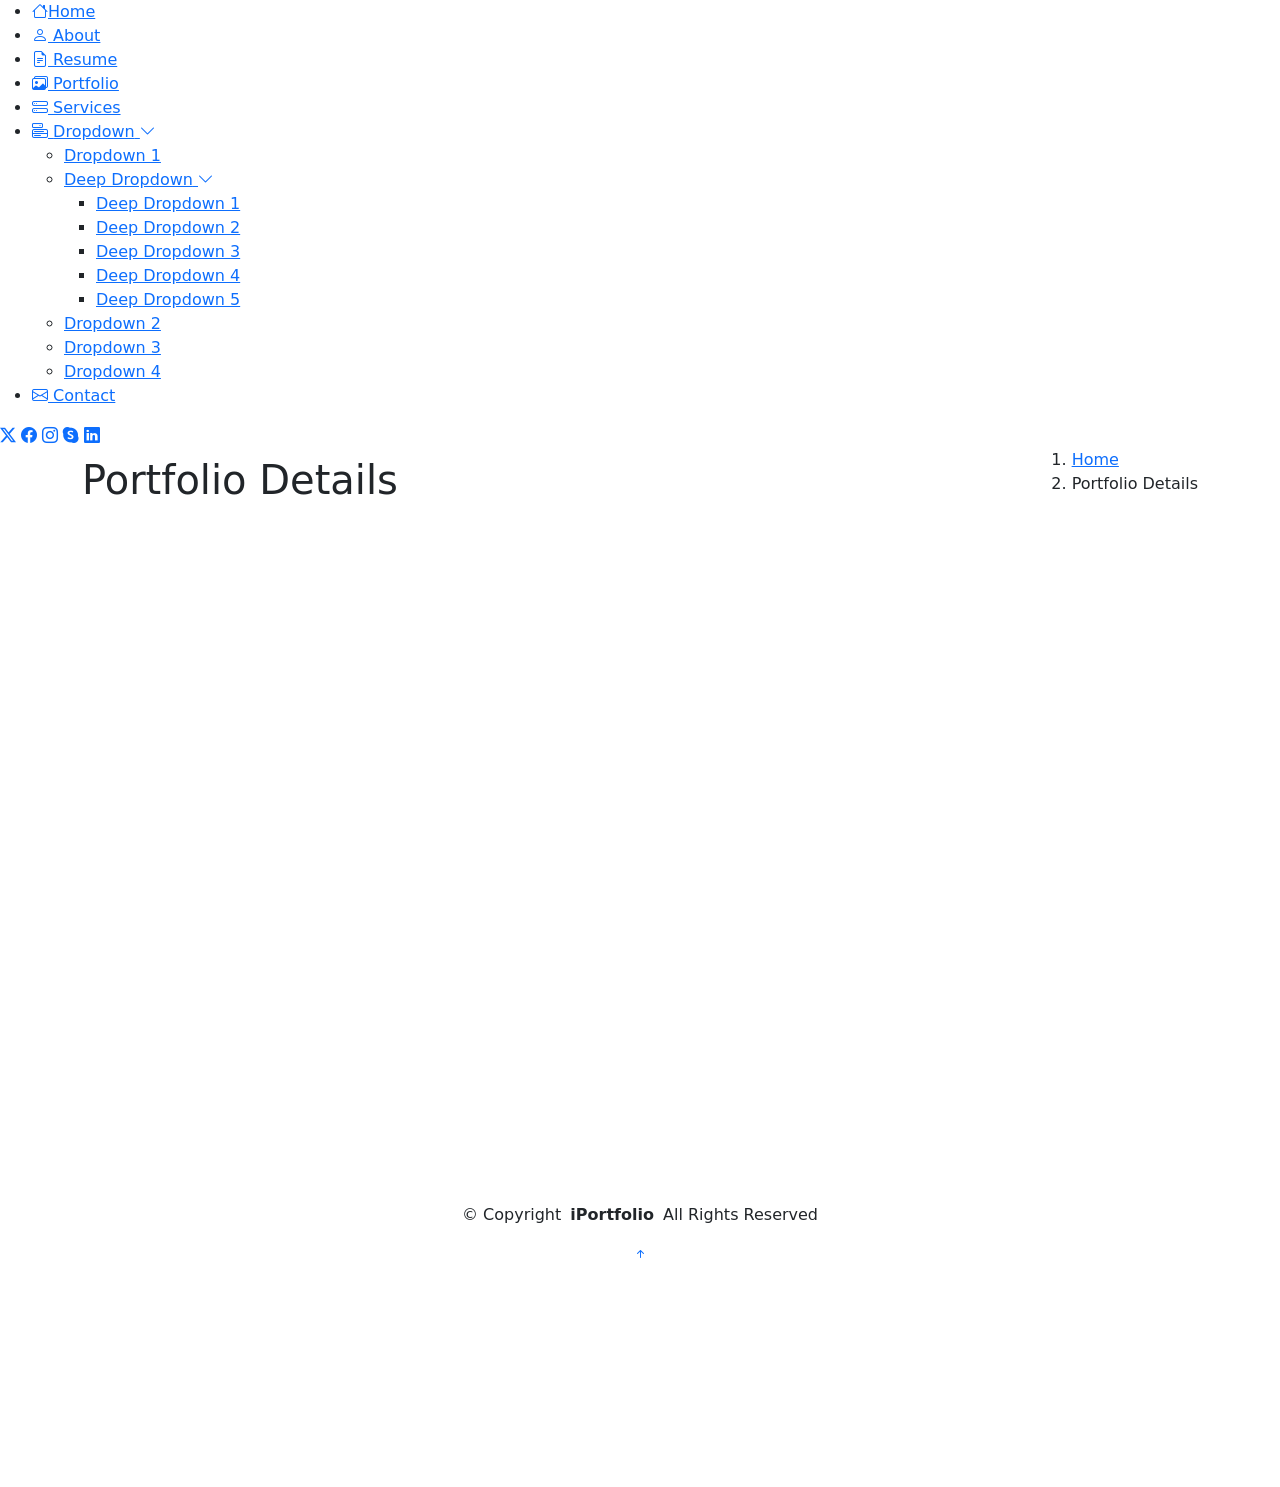
==== portfolio-details.html @ 33a039f2 "my portifolio project" ====
<!DOCTYPE html>
<html lang="en">

<head>
  <meta charset="utf-8">
  <meta content="width=device-width, initial-scale=1.0" name="viewport">
  <title>Portfolio Details - SnapFolio Bootstrap Template</title>
  <meta name="description" content="">
  <meta name="keywords" content="">

  <!-- Favicons -->
  <link href="assets/img/favicon.png" rel="icon">
  <link href="assets/img/apple-touch-icon.png" rel="apple-touch-icon">

  <!-- Fonts -->
  <link href="https://fonts.googleapis.com" rel="preconnect">
  <link href="https://fonts.gstatic.com" rel="preconnect" crossorigin>
  <link href="https://fonts.googleapis.com/css2?family=Roboto:ital,wght@0,100;0,300;0,400;0,500;0,700;0,900;1,100;1,300;1,400;1,500;1,700;1,900&family=Ubuntu:ital,wght@0,300;0,400;0,500;0,700;1,300;1,400;1,500;1,700&family=Nunito:ital,wght@0,200;0,300;0,400;0,500;0,600;0,700;0,800;0,900;1,200;1,300;1,400;1,500;1,600;1,700;1,800;1,900&display=swap" rel="stylesheet">

  <!-- Vendor CSS Files -->
  <link href="assets/vendor/bootstrap/css/bootstrap.min.css" rel="stylesheet">
  <link href="assets/vendor/bootstrap-icons/bootstrap-icons.css" rel="stylesheet">
  <link href="assets/vendor/aos/aos.css" rel="stylesheet">
  <link href="assets/vendor/glightbox/css/glightbox.min.css" rel="stylesheet">
  <link href="assets/vendor/swiper/swiper-bundle.min.css" rel="stylesheet">

  <!-- Main CSS File -->
  <link href="assets/css/main.css" rel="stylesheet">

  <!-- =======================================================
  * Template Name: SnapFolio
  * Template URL: https://bootstrapmade.com/snapfolio-bootstrap-portfolio-template/
  * Updated: Jul 21 2025 with Bootstrap v5.3.7
  * Author: BootstrapMade.com
  * License: https://bootstrapmade.com/license/
  ======================================================== -->
</head>

<body class="portfolio-details-page">

  <header id="header" class="header dark-background d-flex flex-column justify-content-center">
    <i class="header-toggle d-xl-none bi bi-list"></i>

    <div class="header-container d-flex flex-column align-items-start">
      <nav id="navmenu" class="navmenu">
        <ul>
          <li><a href="#hero"><i class="bi bi-house navicon"></i>Home</a></li>
          <li><a href="#about"><i class="bi bi-person navicon"></i> About</a></li>
          <li><a href="#resume"><i class="bi bi-file-earmark-text navicon"></i> Resume</a></li>
          <li><a href="#portfolio"><i class="bi bi-images navicon"></i> Portfolio</a></li>
          <li><a href="#services"><i class="bi bi-hdd-stack navicon"></i> Services</a></li>
          <li class="dropdown"><a href="#"><i class="bi bi-menu-button navicon"></i> <span>Dropdown</span> <i class="bi bi-chevron-down toggle-dropdown"></i></a>
            <ul>
              <li><a href="#">Dropdown 1</a></li>
              <li class="dropdown"><a href="#"><span>Deep Dropdown</span> <i class="bi bi-chevron-down toggle-dropdown"></i></a>
                <ul>
                  <li><a href="#">Deep Dropdown 1</a></li>
                  <li><a href="#">Deep Dropdown 2</a></li>
                  <li><a href="#">Deep Dropdown 3</a></li>
                  <li><a href="#">Deep Dropdown 4</a></li>
                  <li><a href="#">Deep Dropdown 5</a></li>
                </ul>
              </li>
              <li><a href="#">Dropdown 2</a></li>
              <li><a href="#">Dropdown 3</a></li>
              <li><a href="#">Dropdown 4</a></li>
            </ul>
          </li>
          <li><a href="#contact"><i class="bi bi-envelope navicon"></i> Contact</a></li>
        </ul>
      </nav>

      <div class="social-links text-center">
        <a href="#" class="twitter"><i class="bi bi-twitter-x"></i></a>
        <a href="#" class="facebook"><i class="bi bi-facebook"></i></a>
        <a href="#" class="instagram"><i class="bi bi-instagram"></i></a>
        <a href="#" class="google-plus"><i class="bi bi-skype"></i></a>
        <a href="#" class="linkedin"><i class="bi bi-linkedin"></i></a>
      </div>

    </div>

  </header>

  <main class="main">

    <!-- Page Title -->
    <div class="page-title dark-background">
      <div class="container d-lg-flex justify-content-between align-items-center">
        <h1 class="mb-2 mb-lg-0">Portfolio Details</h1>
        <nav class="breadcrumbs">
          <ol>
            <li><a href="index.html">Home</a></li>
            <li class="current">Portfolio Details</li>
          </ol>
        </nav>
      </div>
    </div><!-- End Page Title -->

    <!-- Portfolio Details Section -->
    <section id="portfolio-details" class="portfolio-details section">

      <div class="container" data-aos="fade-up" data-aos-delay="100">

        <div class="row gy-4">

          <div class="col-lg-8">
            <div class="portfolio-details-slider swiper init-swiper">

              <script type="application/json" class="swiper-config">
                {
                  "loop": true,
                  "speed": 600,
                  "autoplay": {
                    "delay": 5000
                  },
                  "slidesPerView": "auto",
                  "pagination": {
                    "el": ".swiper-pagination",
                    "type": "bullets",
                    "clickable": true
                  }
                }
              </script>

              <div class="swiper-wrapper align-items-center">

                <div class="swiper-slide">
                  <img src="assets/img/portfolio/portfolio-1.webp" alt="Portfolio Image" class="img-fluid" loading="lazy">
                </div>

                <div class="swiper-slide">
                  <img src="assets/img/portfolio/portfolio-10.webp" alt="Portfolio Image" class="img-fluid" loading="lazy">
                </div>

                <div class="swiper-slide">
                  <img src="assets/img/portfolio/portfolio-7.webp" alt="Portfolio Image" class="img-fluid" loading="lazy">
                </div>

              </div>
              <div class="swiper-pagination"></div>
            </div>
          </div>

          <div class="col-lg-4">
            <div class="portfolio-info" data-aos="fade-left" data-aos-delay="200">
              <h3>Project Information</h3>
              <ul>
                <li><strong>Category</strong>: Web Development</li>
                <li><strong>Client</strong>: Victoria Technologies</li>
                <li><strong>Project date</strong>: 01 March, 2024</li>
                <li><strong>Project URL</strong>: <a href="#" target="_blank">www.example.com</a></li>
              </ul>
            </div>
          </div>

          <div class="col-lg-12">
            <div class="portfolio-description" data-aos="fade-up" data-aos-delay="300">
              <h2>Project Overview</h2>
              <p>
                Autem ipsum nam porro corporis rerum. Quis eos dolorem eos itaque inventore commodi labore quia quia. Exercitationem repudiandae officiis neque suscipit non officia eaque itaque enim. Voluptatem officia accusantium nesciunt est omnis tempora consectetur dignissimos. Sequi nulla at esse enim cum deserunt eius.
              </p>
              <p>
                Amet consequatur qui dolore veniam voluptatem voluptatem sit. Non aspernatur atque natus ut cum nam et. Praesentium error dolores rerum minus sequi quia veritatis eum. Eos et doloribus doloremque nesciunt molestiae laboriosam.
              </p>

              <div class="features mt-4">
                <h3>Key Features</h3>
                <div class="row gy-3">
                  <div class="col-md-6">
                    <div class="feature-item" data-aos="fade-up" data-aos-delay="400">
                      <i class="bi bi-check-circle-fill"></i>
                      <h4>Responsive Design</h4>
                      <p>Voluptatum deleniti atque corrupti quos dolores et quas molestias excepturi sint occaecati cupiditate non provident</p>
                    </div>
                  </div>

                  <div class="col-md-6">
                    <div class="feature-item" data-aos="fade-up" data-aos-delay="500">
                      <i class="bi bi-shield-check"></i>
                      <h4>Advanced Security</h4>
                      <p>Minim veniam, quis nostrud exercitation ullamco laboris nisi ut aliquip ex ea commodo consequat tarad limino ata</p>
                    </div>
                  </div>

                  <div class="col-md-6">
                    <div class="feature-item" data-aos="fade-up" data-aos-delay="600">
                      <i class="bi bi-graph-up"></i>
                      <h4>Performance Optimization</h4>
                      <p>Duis aute irure dolor in reprehenderit in voluptate velit esse cillum dolore eu fugiat nulla pariatur</p>
                    </div>
                  </div>

                  <div class="col-md-6">
                    <div class="feature-item" data-aos="fade-up" data-aos-delay="700">
                      <i class="bi bi-gear"></i>
                      <h4>Easy Integration</h4>
                      <p>Excepteur sint occaecat cupidatat non proident, sunt in culpa qui officia deserunt mollit anim id est laborum</p>
                    </div>
                  </div>
                </div>
              </div>
            </div>
          </div>

        </div>

      </div>

    </section><!-- /Portfolio Details Section -->

  </main>

  <footer id="footer" class="footer position-relative">

    <div class="container">
      <div class="copyright text-center ">
        <p>© <span>Copyright</span> <strong class="px-1 sitename">iPortfolio</strong> <span>All Rights Reserved</span></p>
      </div>
    </div>

  </footer>

  <!-- Scroll Top -->
  <a href="#" id="scroll-top" class="scroll-top d-flex align-items-center justify-content-center"><i class="bi bi-arrow-up-short"></i></a>

  <!-- Preloader -->
  <div id="preloader"></div>

  <!-- Vendor JS Files -->
  <script src="assets/vendor/bootstrap/js/bootstrap.bundle.min.js"></script>
  <script src="assets/vendor/php-email-form/validate.js"></script>
  <script src="assets/vendor/aos/aos.js"></script>
  <script src="assets/vendor/typed.js/typed.umd.js"></script>
  <script src="assets/vendor/purecounter/purecounter_vanilla.js"></script>
  <script src="assets/vendor/waypoints/noframework.waypoints.js"></script>
  <script src="assets/vendor/isotope-layout/isotope.pkgd.min.js"></script>
  <script src="assets/vendor/imagesloaded/imagesloaded.pkgd.min.js"></script>
  <script src="assets/vendor/glightbox/js/glightbox.min.js"></script>
  <script src="assets/vendor/swiper/swiper-bundle.min.js"></script>

  <!-- Main JS File -->
  <script src="assets/js/main.js"></script>

</body>

</html>
---- assets/css/main.css ----
/**
* Template Name: SnapFolio
* Template URL: https://bootstrapmade.com/snapfolio-bootstrap-portfolio-template/
* Updated: Jul 21 2025 with Bootstrap v5.3.7
* Author: BootstrapMade.com
* License: https://bootstrapmade.com/license/
*/

/*--------------------------------------------------------------
# Font & Color Variables
# Help: https://bootstrapmade.com/color-system/
--------------------------------------------------------------*/
/* Fonts */
:root {
  --default-font: "Roboto",  system-ui, -apple-system, "Segoe UI", Roboto, "Helvetica Neue", Arial, "Noto Sans", "Liberation Sans", sans-serif, "Apple Color Emoji", "Segoe UI Emoji", "Segoe UI Symbol", "Noto Color Emoji";
  --heading-font: "Ubuntu",  sans-serif;
  --nav-font: "Nunito",  sans-serif;
}

/* Global Colors - The following color variables are used throughout the website. Updating them here will change the color scheme of the entire website */
:root { 
  --background-color: #1f1f1f; /* Background color for the entire website, including individual sections */
  --default-color: #ffffff; /* Default color used for the majority of the text content across the entire website */
  --heading-color: #ffffff; /* Color for headings, subheadings and title throughout the website */
  --accent-color: #ececec; /* Accent color that represents your brand on the website. It's used for buttons, links, and other elements that need to stand out */
  --surface-color: #232323; /* The surface color is used as a background of boxed elements within sections, such as cards, icon boxes, or other elements that require a visual separation from the global background. */
  --contrast-color: #310606; /* Contrast color for text, ensuring readability against backgrounds of accent, heading, or default colors. */
}

/* Nav Menu Colors - The following color variables are used specifically for the navigation menu. They are separate from the global colors to allow for more customization options */
:root {
  --nav-color: rgba(236, 236, 236, 0.59);  /* The default color of the main navmenu links */
  --nav-hover-color: #ffffff; /* Applied to main navmenu links when they are hovered over or active */
  --nav-mobile-background-color: #393939; /* Used as the background color for mobile navigation menu */
  --nav-dropdown-background-color: #393939; /* Used as the background color for dropdown items that appear when hovering over primary navigation items */
  --nav-dropdown-color: #ffffff; /* Used for navigation links of the dropdown items in the navigation menu. */
  --nav-dropdown-hover-color: #ececec; /* Similar to --nav-hover-color, this color is applied to dropdown navigation links when they are hovered over. */
}

/* Color Presets - These classes override global colors when applied to any section or element, providing reuse of the sam color scheme. */

.light-background {
  --background-color: #2c2c2c;
  --surface-color: #323232;
}

.dark-background {
  --background-color: #040b14;
  --default-color: #ffffff;
  --heading-color: #ffffff;
  --surface-color: #151f2b;
  --contrast-color: #ffffff;
}

/* Smooth scroll */
:root {
  scroll-behavior: smooth;
}

/*--------------------------------------------------------------
# General Styling & Shared Classes
--------------------------------------------------------------*/
body {
  color: var(--default-color);
  background-color: var(--background-color);
  font-family: var(--default-font);
}

a {
  color: var(--accent-color);
  text-decoration: none;
  transition: 0.3s;
}

a:hover {
  color: color-mix(in srgb, var(--accent-color), transparent 25%);
  text-decoration: none;
}

h1,
h2,
h3,
h4,
h5,
h6 {
  color: var(--heading-color);
  font-family: var(--heading-font);
}

/* PHP Email Form Messages
------------------------------*/
.php-email-form .error-message {
  display: none;
  background: #df1529;
  color: #ffffff;
  text-align: left;
  padding: 15px;
  margin-bottom: 24px;
  font-weight: 600;
}

.php-email-form .sent-message {
  display: none;
  color: #ffffff;
  background: #059652;
  text-align: center;
  padding: 15px;
  margin-bottom: 24px;
  font-weight: 600;
}

.php-email-form .loading {
  display: none;
  background: var(--surface-color);
  text-align: center;
  padding: 15px;
  margin-bottom: 24px;
}

.php-email-form .loading:before {
  content: "";
  display: inline-block;
  border-radius: 50%;
  width: 24px;
  height: 24px;
  margin: 0 10px -6px 0;
  border: 3px solid var(--accent-color);
  border-top-color: var(--surface-color);
  animation: php-email-form-loading 1s linear infinite;
}

@keyframes php-email-form-loading {
  0% {
    transform: rotate(0deg);
  }

  100% {
    transform: rotate(360deg);
  }
}

/*--------------------------------------------------------------
# Global Header
--------------------------------------------------------------*/
.header {
  --background-color: #1b1b1b;
  --contrast-color: #444444;
  color: var(--default-color);
  position: fixed;
  top: 0;
  left: 0;
  bottom: 0;
  padding: 0 15px;
  width: 300px;
  transition: all ease-in-out 0.3s;
  overflow-y: auto;
  z-index: 997;
}

.header .header-container {
  border-radius: 20px;
  padding: 15px;
  background-color: var(--background-color);
  border: 1px solid color-mix(in srgb, var(--default-color), transparent 80%);
}

.header .social-links {
  margin: 0 0 10px 0;
}

.header .social-links a {
  font-size: 16px;
  display: inline-flex;
  align-items: center;
  justify-content: center;
  background: color-mix(in srgb, var(--default-color), transparent 90%);
  color: var(--default-color);
  margin: 0 2px;
  border-radius: 50%;
  text-align: center;
  width: 40px;
  height: 40px;
  transition: 0.3s;
}

.header .social-links a:hover {
  color: var(--contrast-color);
  background: var(--accent-color);
}

@media (min-width: 1200px) {

  .header~main,
  .header~#footer {
    margin-left: 330px;
  }
}

@media (max-width: 1199px) {
  .header {
    left: -100%;
  }
}

.header.header-show {
  left: 0;
}

.header .header-toggle {
  color: var(--contrast-color);
  background-color: var(--accent-color);
  font-size: 22px;
  display: flex;
  align-items: center;
  justify-content: center;
  width: 40px;
  height: 40px;
  border-radius: 50%;
  cursor: pointer;
  position: fixed;
  top: 15px;
  right: 15px;
  z-index: 9999;
  transition: background-color 0.3s;
}

.header .header-toggle:hover {
  color: var(--contrast-color);
  background-color: color-mix(in srgb, var(--accent-color) 90%, white 15%);
}

/*--------------------------------------------------------------
# Navigation Menu
--------------------------------------------------------------*/
.mobile-nav-toggle {
  display: none;
}

.navmenu {
  padding: 0;
  z-index: 9997;
  width: 100%;
}

.navmenu ul {
  list-style: none;
  padding: 0 0 20px 0;
  margin: 0;
}

.navmenu a,
.navmenu a:focus {
  color: var(--nav-color);
  padding: 15px 10px;
  font-family: var(--nav-font);
  font-size: 16px;
  font-weight: 400;
  display: flex;
  align-items: center;
  white-space: nowrap;
  transition: 0.3s;
  width: 100%;
}

.navmenu a .navicon,
.navmenu a:focus .navicon {
  font-size: 20px;
  margin-right: 10px;
}

.navmenu a .toggle-dropdown,
.navmenu a:focus .toggle-dropdown {
  font-size: 12px;
  line-height: 0;
  margin-left: auto;
  width: 30px;
  height: 30px;
  display: flex;
  align-items: center;
  justify-content: center;
  border-radius: 50%;
  transition: 0.3s;
  flex-shrink: 0;
  background-color: color-mix(in srgb, var(--accent-color), transparent 90%);
}

.navmenu a .toggle-dropdown:hover,
.navmenu a:focus .toggle-dropdown:hover {
  background-color: var(--accent-color);
  color: var(--contrast-color);
}

.navmenu a:hover,
.navmenu .active,
.navmenu .active:focus {
  color: var(--nav-hover-color);
}

.navmenu a:hover .navicon,
.navmenu .active .navicon,
.navmenu .active:focus .navicon {
  color: var(--accent-color);
}

.navmenu .active .toggle-dropdown,
.navmenu .active:focus .toggle-dropdown {
  background-color: var(--accent-color);
  color: var(--contrast-color);
  transform: rotate(180deg);
}

.navmenu .dropdown {
  display: block;
}

.navmenu .dropdown a,
.navmenu .dropdown a:focus {
  color: --nav-dropdown-color;
}

.navmenu .dropdown a:hover,
.navmenu .dropdown .active,
.navmenu .dropdown .active:focus {
  color: var(--nav-dropdown-hover-color);
}

.navmenu .dropdown ul {
  position: static;
  display: none;
  z-index: 99;
  padding: 5px 10px;
  margin: 5px 10px;
  background-color: var(--nav-dropdown-background-color);
  border: 1px solid color-mix(in srgb, var(--default-color), transparent 90%);
  box-shadow: none;
  transition: all 0.5s ease-in-out;
}

.navmenu .dropdown ul ul {
  background-color: rgba(33, 37, 41, 0.1);
}

.navmenu .dropdown>.dropdown-active {
  display: block;
  background-color: rgba(33, 37, 41, 0.03);
}

/*--------------------------------------------------------------
# Global Footer
--------------------------------------------------------------*/
.footer {
  color: var(--default-color);
  background-color: var(--background-color);
  font-size: 14px;
  padding: 0 0 40px 0;
  position: relative;
}

.footer .copyright {
  padding-top: 40px;
  border-top: 1px solid color-mix(in srgb, var(--default-color), transparent 90%);
}

.footer .copyright p {
  margin-bottom: 0;
}

.footer .credits {
  margin-top: 4px;
  font-size: 13px;
  text-align: center;
}

/*--------------------------------------------------------------
# Preloader
--------------------------------------------------------------*/
#preloader {
  position: fixed;
  inset: 0;
  z-index: 999999;
  overflow: hidden;
  background: var(--background-color);
  transition: all 0.6s ease-out;
}

#preloader:before {
  content: "";
  position: fixed;
  top: calc(50% - 30px);
  left: calc(50% - 30px);
  border: 6px solid #ffffff;
  border-color: var(--accent-color) transparent var(--accent-color) transparent;
  border-radius: 50%;
  width: 60px;
  height: 60px;
  animation: animate-preloader 1.5s linear infinite;
}

@keyframes animate-preloader {
  0% {
    transform: rotate(0deg);
  }

  100% {
    transform: rotate(360deg);
  }
}

/*--------------------------------------------------------------
# Scroll Top Button
--------------------------------------------------------------*/
.scroll-top {
  position: fixed;
  visibility: hidden;
  opacity: 0;
  right: 15px;
  bottom: -15px;
  z-index: 99999;
  background-color: var(--accent-color);
  width: 44px;
  height: 44px;
  border-radius: 50px;
  transition: all 0.4s;
}

.scroll-top i {
  font-size: 24px;
  color: var(--contrast-color);
  line-height: 0;
}

.scroll-top:hover {
  background-color: color-mix(in srgb, var(--accent-color), transparent 20%);
  color: var(--contrast-color);
}

.scroll-top.active {
  visibility: visible;
  opacity: 1;
  bottom: 15px;
}

/*--------------------------------------------------------------
# Disable aos animation delay on mobile devices
--------------------------------------------------------------*/
@media screen and (max-width: 768px) {
  [data-aos-delay] {
    transition-delay: 0 !important;
  }
}

/*--------------------------------------------------------------
# Global Page Titles & Breadcrumbs
--------------------------------------------------------------*/
.page-title {
  color: var(--default-color);
  padding: 25px 0 0 0;
  position: relative;
}

.page-title .container {
  border-bottom: 1px solid color-mix(in srgb, var(--default-color), transparent 90%);
  padding-bottom: 25px;
}

.page-title h1 {
  font-size: 24px;
  font-weight: 700;
}

.page-title .breadcrumbs ol {
  display: flex;
  flex-wrap: wrap;
  list-style: none;
  padding: 0;
  margin: 0;
  font-size: 14px;
  font-weight: 400;
}

.page-title .breadcrumbs ol li+li {
  padding-left: 10px;
}

.page-title .breadcrumbs ol li+li::before {
  content: "/";
  display: inline-block;
  padding-right: 10px;
  color: color-mix(in srgb, var(--default-color), transparent 70%);
}

/*--------------------------------------------------------------
# Global Sections
--------------------------------------------------------------*/
section,
.section {
  color: var(--default-color);
  background-color: var(--background-color);
  padding: 60px 0;
  overflow: clip;
}

/*--------------------------------------------------------------
# Global Section Titles
--------------------------------------------------------------*/
.section-title {
  text-align: center;
  padding-bottom: 60px;
  position: relative;
}

.section-title h2 {
  font-size: 32px;
  font-weight: 700;
  position: relative;
}

.section-title h2:before,
.section-title h2:after {
  content: "";
  width: 50px;
  height: 2px;
  background: var(--accent-color);
  display: inline-block;
}

.section-title h2:before {
  margin: 0 15px 10px 0;
}

.section-title h2:after {
  margin: 0 0 10px 15px;
}

.section-title p {
  margin-bottom: 0;
}

/*--------------------------------------------------------------
# Hero Section
--------------------------------------------------------------*/
.hero {
  min-height: 100vh;
  position: relative;
  overflow: hidden;
  display: flex;
  align-items: center;
}

.hero .background-elements {
  position: absolute;
  top: 0;
  left: 0;
  width: 100%;
  height: 100%;
  z-index: 1;
  overflow: hidden;
}

.hero .background-elements .bg-circle {
  position: absolute;
  border-radius: 50%;
  background: linear-gradient(45deg, color-mix(in srgb, var(--accent-color), transparent 90%), color-mix(in srgb, var(--accent-color), transparent 95%));
  animation: float 6s ease-in-out infinite;
}

.hero .background-elements .bg-circle.circle-1 {
  width: 300px;
  height: 300px;
  top: 10%;
  right: 10%;
  animation-delay: 0s;
}

.hero .background-elements .bg-circle.circle-2 {
  width: 200px;
  height: 200px;
  bottom: 20%;
  left: 5%;
  animation-delay: 2s;
}

.hero .hero-content {
  position: relative;
  width: 100%;
  z-index: 2;
}

.hero .container {
  position: relative;
  z-index: 3;
}

.hero .hero-text h1 {
  font-size: 72px;
  font-weight: 800;
  line-height: 1.1;
  margin-bottom: 15px;
  color: var(--heading-color);
}

.hero .hero-text h1 .accent-text {
  color: var(--accent-color);
  position: relative;
}

.hero .hero-text h1 .accent-text::after {
  content: "";
  position: absolute;
  bottom: -5px;
  left: 0;
  width: 100%;
  height: 3px;
  background: linear-gradient(90deg, var(--accent-color), color-mix(in srgb, var(--accent-color), transparent 50%));
}

.hero .hero-text h2 {
  font-size: 32px;
  font-weight: 600;
  color: var(--heading-color);
  margin-bottom: 10px;
}

.hero .hero-text .lead {
  font-size: 24px;
  margin-bottom: 20px;
  color: var(--default-color);
}

.hero .hero-text .lead span {
  color: var(--accent-color);
  font-weight: 600;
  border-bottom: 2px solid var(--accent-color);
  padding-bottom: 2px;
}

.hero .hero-text .description {
  font-size: 18px;
  line-height: 1.6;
  color: color-mix(in srgb, var(--default-color), transparent 20%);
  margin-bottom: 40px;
  max-width: 500px;
}

.hero .hero-actions {
  display: flex;
  gap: 20px;
  margin-bottom: 40px;
  flex-wrap: wrap;
}

.hero .hero-actions .btn {
  padding: 14px 30px;
  font-size: 16px;
  font-weight: 600;
  border-radius: 50px;
  text-decoration: none;
  transition: all 0.3s ease;
  border: 2px solid;
}

.hero .hero-actions .btn.btn-primary {
  background-color: var(--accent-color);
  color: var(--contrast-color);
  border-color: var(--accent-color);
}

.hero .hero-actions .btn.btn-primary:hover {
  background-color: color-mix(in srgb, var(--accent-color), black 10%);
  transform: translateY(-2px);
  box-shadow: 0 8px 25px color-mix(in srgb, var(--accent-color), transparent 70%);
}

.hero .hero-actions .btn.btn-outline {
  background-color: transparent;
  color: var(--accent-color);
  border-color: var(--accent-color);
}

.hero .hero-actions .btn.btn-outline:hover {
  background-color: var(--accent-color);
  color: var(--contrast-color);
  transform: translateY(-2px);
}

.hero .social-links {
  display: flex;
  gap: 20px;
}

.hero .social-links a {
  width: 50px;
  height: 50px;
  display: flex;
  align-items: center;
  justify-content: center;
  background-color: var(--surface-color);
  color: color-mix(in srgb, var(--default-color), transparent 40%);
  border-radius: 50%;
  font-size: 20px;
  transition: all 0.3s ease;
}

.hero .social-links a:hover {
  color: var(--contrast-color);
  background-color: var(--accent-color);
  transform: translateY(-3px);
  box-shadow: 0 8px 25px color-mix(in srgb, var(--accent-color), transparent 70%);
}

.hero .hero-visual {
  display: flex;
  justify-content: center;
  align-items: center;
  height: 100%;
}

.hero .hero-visual .profile-container {
  position: relative;
  width: 400px;
  height: 400px;
}

.hero .hero-visual .profile-container .profile-background {
  position: absolute;
  top: 15px;
  left: 15px;
  width: 100%;
  height: 100%;
  background: color-mix(in srgb, var(--accent-color), transparent 90%);
  border-radius: 30px;
  z-index: 1;
}

.hero .hero-visual .profile-container .profile-image {
  position: relative;
  width: 100%;
  height: 100%;
  object-fit: cover;
  border-radius: 30px;
  z-index: 2;
}

@keyframes float {

  0%,
  100% {
    transform: translateY(0px);
  }

  50% {
    transform: translateY(-20px);
  }
}

@keyframes floatIcon {

  0%,
  100% {
    transform: translateY(0px) rotate(0deg);
  }

  50% {
    transform: translateY(-10px) rotate(5deg);
  }
}

@media (max-width: 992px) {
  .hero .hero-text {
    text-align: center;
    margin-bottom: 50px;
  }

  .hero .hero-text h1 {
    font-size: 56px;
  }

  .hero .hero-text h2 {
    font-size: 28px;
  }

  .hero .hero-text .lead {
    font-size: 20px;
  }

  .hero .hero-visual .profile-container {
    width: 350px;
    height: 350px;
  }
}

@media (max-width: 768px) {
  .hero .hero-text h1 {
    font-size: 42px;
  }

  .hero .hero-text h2 {
    font-size: 24px;
  }

  .hero .hero-text .lead {
    font-size: 18px;
  }

  .hero .hero-text .description {
    font-size: 16px;
  }

  .hero .hero-actions {
    justify-content: center;
  }

  .hero .hero-actions .btn {
    padding: 12px 25px;
    font-size: 14px;
  }

  .hero .hero-visual .profile-container {
    width: 300px;
    height: 300px;
  }

  .hero .background-elements .bg-circle.circle-1 {
    width: 200px;
    height: 200px;
  }

  .hero .background-elements .bg-circle.circle-2 {
    width: 150px;
    height: 150px;
  }

  .hero .background-elements .bg-circle.circle-3 {
    width: 100px;
    height: 100px;
  }
}

/*--------------------------------------------------------------
# About Section
--------------------------------------------------------------*/
.about .profile-card {
  background: linear-gradient(135deg, var(--surface-color) 0%, color-mix(in srgb, var(--surface-color), var(--accent-color) 5%) 100%);
  border-radius: 2rem;
  padding: 2.5rem;
  text-align: center;
  box-shadow: 0 20px 40px rgba(0, 0, 0, 0.08);
  border: 1px solid color-mix(in srgb, var(--accent-color), transparent 90%);
  position: relative;
  overflow: hidden;
}

.about .profile-card::before {
  content: "";
  position: absolute;
  top: 0;
  left: 0;
  right: 0;
  height: 4px;
  background: linear-gradient(90deg, var(--accent-color), color-mix(in srgb, var(--accent-color), var(--heading-color) 30%));
}

@media (max-width: 991px) {
  .about .profile-card {
    margin-bottom: 3rem;
  }
}

.about .profile-header {
  position: relative;
  margin-bottom: 2rem;
}

.about .profile-header .profile-image {
  width: 160px;
  height: 160px;
  margin: 0 auto 1.5rem;
  border-radius: 50%;
  overflow: hidden;
  border: 4px solid var(--accent-color);
  box-shadow: 0 10px 30px rgba(0, 0, 0, 0.15);
}

.about .profile-header .profile-image img {
  width: 100%;
  height: 100%;
  object-fit: cover;
}

.about .profile-header .profile-badge {
  position: absolute;
  bottom: 20px;
  right: calc(50% - 65px);
  width: 32px;
  height: 32px;
  background-color: var(--accent-color);
  border-radius: 50%;
  display: flex;
  align-items: center;
  justify-content: center;
  border: 3px solid var(--surface-color);
}

.about .profile-header .profile-badge i {
  color: var(--contrast-color);
  font-size: 14px;
}

.about .profile-content h3 {
  font-size: 1.5rem;
  font-weight: 700;
  margin-bottom: 0.5rem;
  color: var(--heading-color);
}

.about .profile-content .profession {
  color: var(--accent-color);
  font-weight: 500;
  margin-bottom: 2rem;
}

.about .contact-links {
  display: flex;
  flex-direction: column;
  gap: 1rem;
}

.about .contact-links .contact-item {
  display: flex;
  align-items: center;
  gap: 0.75rem;
  padding: 0.75rem 1rem;
  background-color: color-mix(in srgb, var(--surface-color), var(--background-color) 50%);
  border-radius: 0.75rem;
  text-decoration: none;
  color: var(--default-color);
  transition: all 0.3s;
  border: 1px solid color-mix(in srgb, var(--default-color), transparent 90%);
}

.about .contact-links .contact-item:hover {
  background-color: var(--accent-color);
  color: var(--contrast-color);
  transform: translateY(-2px);
  box-shadow: 0 5px 20px color-mix(in srgb, var(--accent-color), transparent 70%);
}

.about .contact-links .contact-item i {
  font-size: 1rem;
  width: 18px;
}

.about .about-content {
  padding-left: 3rem;
}

@media (max-width: 991px) {
  .about .about-content {
    padding-left: 0;
  }
}

.about .about-content .section-header {
  margin-bottom: 2rem;
}

.about .about-content .section-header .badge-text {
  display: inline-block;
  background: linear-gradient(135deg, var(--accent-color), color-mix(in srgb, var(--accent-color), var(--heading-color) 20%));
  color: var(--contrast-color);
  padding: 0.5rem 1.5rem;
  border-radius: 2rem;
  font-size: 0.875rem;
  font-weight: 600;
  letter-spacing: 0.5px;
  margin-bottom: 1.5rem;
}

.about .about-content .section-header h2 {
  font-size: 2.25rem;
  font-weight: 700;
  line-height: 1.3;
  margin: 0;
}

@media (max-width: 768px) {
  .about .about-content .section-header h2 {
    font-size: 1.875rem;
  }
}

.about .about-content .description {
  margin-bottom: 2.5rem;
}

.about .about-content .description p {
  font-size: 1.1rem;
  line-height: 1.7;
  color: color-mix(in srgb, var(--default-color), transparent 20%);
  margin-bottom: 1.5rem;
}

.about .about-content .description p:last-child {
  margin-bottom: 0;
}

.about .stats-grid {
  display: grid;
  grid-template-columns: repeat(3, 1fr);
  gap: 2rem;
  margin-bottom: 2.5rem;
  padding: 2rem;
  background-color: var(--surface-color);
  border-radius: 1.5rem;
  box-shadow: 0 10px 30px rgba(0, 0, 0, 0.05);
}

@media (max-width: 768px) {
  .about .stats-grid {
    grid-template-columns: 1fr;
    gap: 1.5rem;
    text-align: center;
  }
}

.about .stats-grid .stat-item {
  text-align: center;
}

.about .stats-grid .stat-item .stat-number {
  font-size: 2rem;
  font-weight: 700;
  color: var(--accent-color);
  display: block;
  margin-bottom: 0.5rem;
}

.about .stats-grid .stat-item .stat-label {
  font-size: 0.875rem;
  color: color-mix(in srgb, var(--default-color), transparent 40%);
  font-weight: 500;
}

.about .details-grid {
  margin-bottom: 2.5rem;
}

.about .details-grid .detail-row {
  display: grid;
  grid-template-columns: 1fr 1fr;
  gap: 2rem;
  margin-bottom: 1.5rem;
}

@media (max-width: 768px) {
  .about .details-grid .detail-row {
    grid-template-columns: 1fr;
    gap: 1rem;
  }
}

.about .details-grid .detail-row:last-child {
  margin-bottom: 0;
}

.about .details-grid .detail-item .detail-label {
  display: block;
  font-size: 0.875rem;
  color: color-mix(in srgb, var(--default-color), transparent 50%);
  margin-bottom: 0.5rem;
  font-weight: 500;
}

.about .details-grid .detail-item .detail-value {
  display: block;
  font-weight: 600;
  color: var(--heading-color);
  font-size: 1rem;
}

.about .cta-section {
  display: flex;
  gap: 1rem;
  flex-wrap: wrap;
}

.about .cta-section .btn {
  padding: 0.875rem 2rem;
  border-radius: 0.75rem;
  font-weight: 600;
  text-decoration: none;
  transition: all 0.3s;
  display: inline-flex;
  align-items: center;
  gap: 0.5rem;
  border: 2px solid transparent;
}

.about .cta-section .btn.btn-primary {
  background-color: var(--accent-color);
  color: var(--contrast-color);
}

.about .cta-section .btn.btn-primary:hover {
  background-color: color-mix(in srgb, var(--accent-color), black 15%);
  transform: translateY(-2px);
  box-shadow: 0 10px 30px color-mix(in srgb, var(--accent-color), transparent 60%);
}

.about .cta-section .btn.btn-outline {
  background-color: transparent;
  color: var(--default-color);
  border-color: color-mix(in srgb, var(--default-color), transparent 70%);
}

.about .cta-section .btn.btn-outline:hover {
  border-color: var(--accent-color);
  transform: translateY(-2px);
}

/*--------------------------------------------------------------
# Stats Section
--------------------------------------------------------------*/
.stats .stats-wrapper {
  display: grid;
  grid-template-columns: repeat(4, 1fr);
  gap: 20px;
}

@media (max-width: 992px) {
  .stats .stats-wrapper {
    grid-template-columns: repeat(2, 1fr);
  }
}

@media (max-width: 576px) {
  .stats .stats-wrapper {
    grid-template-columns: 1fr;
  }
}

.stats .stats-item {
  background: linear-gradient(135deg, color-mix(in srgb, var(--surface-color), transparent 5%), var(--surface-color));
  border-radius: 15px;
  padding: 40px 20px;
  text-align: center;
  position: relative;
  transition: transform 0.3s ease, box-shadow 0.3s ease;
  box-shadow: 0 10px 30px rgba(0, 0, 0, 0.05);
  overflow: hidden;
}

.stats .stats-item:hover {
  transform: translateY(-10px);
  box-shadow: 0 15px 35px rgba(0, 0, 0, 0.1);
}

.stats .stats-item:hover .icon-wrapper {
  transform: scale(1.1);
}

.stats .stats-item:nth-child(1) .icon-wrapper {
  background-color: color-mix(in srgb, var(--accent-color), transparent 85%);
}

.stats .stats-item:nth-child(1) .icon-wrapper i {
  color: color-mix(in srgb, var(--accent-color), transparent 10%);
}

.stats .stats-item:nth-child(2) .icon-wrapper {
  background-color: color-mix(in srgb, #ff7e00, transparent 85%);
}

.stats .stats-item:nth-child(2) .icon-wrapper i {
  color: color-mix(in srgb, #ff7e00, transparent 10%);
}

.stats .stats-item:nth-child(3) .icon-wrapper {
  background-color: color-mix(in srgb, #00c875, transparent 85%);
}

.stats .stats-item:nth-child(3) .icon-wrapper i {
  color: color-mix(in srgb, #00c875, transparent 10%);
}

.stats .stats-item:nth-child(4) .icon-wrapper {
  background-color: color-mix(in srgb, #e83e8c, transparent 85%);
}

.stats .stats-item:nth-child(4) .icon-wrapper i {
  color: color-mix(in srgb, #e83e8c, transparent 10%);
}

.stats .stats-item .icon-wrapper {
  width: 80px;
  height: 80px;
  border-radius: 50%;
  display: flex;
  align-items: center;
  justify-content: center;
  margin: 0 auto 20px;
  transition: transform 0.3s ease;
}

.stats .stats-item .icon-wrapper i {
  font-size: 36px;
}

.stats .stats-item span {
  display: block;
  font-size: 48px;
  font-weight: 700;
  color: var(--heading-color);
  margin-bottom: 10px;
  line-height: 1;
  font-family: var(--heading-font);
}

.stats .stats-item p {
  color: var(--default-color);
  font-size: 18px;
  margin: 0;
  font-weight: 500;
  font-family: var(--heading-font);
  opacity: 0.8;
}

/*--------------------------------------------------------------
# Skills Section
--------------------------------------------------------------*/
.skills .skills-category {
  background-color: var(--surface-color);
  padding: 30px;
  border-radius: 8px;
  box-shadow: 0 0 20px rgba(0, 0, 0, 0.05);
  height: 100%;
  transition: transform 0.3s;
}

.skills .skills-category:hover {
  transform: translateY(-5px);
}

.skills .skills-category h3 {
  font-size: 24px;
  margin-bottom: 25px;
  position: relative;
  padding-bottom: 15px;
}

.skills .skills-category h3:after {
  content: "";
  position: absolute;
  bottom: 0;
  left: 0;
  width: 50px;
  height: 2px;
  background-color: var(--accent-color);
}

.skills .skill-item {
  margin-bottom: 25px;
}

.skills .skill-item:last-child {
  margin-bottom: 0;
}

.skills .skill-item h4 {
  font-size: 16px;
  margin-bottom: 8px;
}

.skills .skill-item .skill-percentage {
  font-size: 14px;
  color: color-mix(in srgb, var(--heading-color), transparent 30%);
}

.skills .skill-item .progress {
  height: 8px;
  background-color: color-mix(in srgb, var(--accent-color), transparent 90%);
  border-radius: 20px;
  overflow: hidden;
  position: relative;
}

.skills .skill-item .progress .progress-bar {
  background-color: var(--accent-color);
  transition: width 1.5s ease-in-out;
  width: 0;
  height: 100%;
  border-radius: 20px;
}

.skills .skill-item .skill-tooltip {
  font-size: 14px;
  color: color-mix(in srgb, var(--default-color), transparent 30%);
  margin-top: 8px;
  opacity: 0;
  transform: translateY(-5px);
  transition: all 0.3s;
}

.skills .skill-item:hover .skill-tooltip {
  opacity: 1;
  transform: translateY(0);
}

.skills .skill-box {
  background-color: var(--surface-color);
  padding: 25px 20px;
  border-radius: 8px;
  text-align: center;
  transition: all 0.3s;
  height: 100%;
  position: relative;
  overflow: hidden;
  box-shadow: 0 0 15px rgba(0, 0, 0, 0.05);
}

.skills .skill-box:hover {
  transform: translateY(-5px);
}

.skills .skill-box:hover i {
  color: var(--accent-color);
  transform: scale(1.1);
}

.skills .skill-box:hover .skill-tooltip {
  opacity: 1;
  transform: translateY(0);
}

.skills .skill-box i {
  font-size: 36px;
  color: color-mix(in srgb, var(--accent-color), transparent 20%);
  margin-bottom: 15px;
  display: inline-block;
  transition: all 0.3s;
}

.skills .skill-box h4 {
  font-size: 18px;
  margin-bottom: 10px;
}

.skills .skill-box .skill-tooltip {
  font-size: 14px;
  color: color-mix(in srgb, var(--default-color), transparent 30%);
  opacity: 0;
  transform: translateY(5px);
  transition: all 0.3s;
}

@media (max-width: 991.98px) {
  .skills .skills-category {
    margin-bottom: 30px;
  }

  .skills .skills-category:last-child {
    margin-bottom: 0;
  }
}

@media (max-width: 767.98px) {
  .skills .skill-box {
    margin-bottom: 20px;
  }

  .skills .skill-box:last-child {
    margin-bottom: 0;
  }
}

/*--------------------------------------------------------------
# Resume Section
--------------------------------------------------------------*/
.resume .resume-side {
  background-color: var(--surface-color);
  padding: 2rem;
  border-radius: 10px;
  box-shadow: 0 0 20px rgba(0, 0, 0, 0.1);
  height: 100%;
}

.resume .resume-side .profile-img {
  text-align: center;
}

.resume .resume-side .profile-img img {
  width: 200px;
  height: 200px;
  object-fit: cover;
  border: 5px solid color-mix(in srgb, var(--accent-color), transparent 85%);
  border-radius: 50%;
}

.resume .resume-side h3 {
  font-size: 1.5rem;
  margin-bottom: 1rem;
  color: var(--heading-color);
  font-weight: 600;
}

.resume .resume-side .contact-info li {
  margin-bottom: 1rem;
  color: var(--default-color);
}

.resume .resume-side .contact-info li i {
  width: 25px;
  color: var(--accent-color);
  margin-right: 0.5rem;
}

.resume .resume-side .skill-item {
  margin-bottom: 1.5rem;
}

.resume .resume-side .skill-item span {
  font-size: 0.9rem;
  color: var(--default-color);
}

.resume .resume-side .skill-item .progress {
  height: 8px;
  background-color: color-mix(in srgb, var(--accent-color), transparent 90%);
  border-radius: 4px;
  margin-top: 0.5rem;
}

.resume .resume-side .skill-item .progress .progress-bar {
  background-color: var(--accent-color);
  width: 0;
  transition: width 1s ease;
}

.resume .resume-section {
  margin-bottom: 3rem;
}

.resume .resume-section h3 {
  font-size: 1.75rem;
  margin-bottom: 1.5rem;
  color: var(--heading-color);
  font-weight: 600;
}

.resume .resume-section h3 i {
  color: var(--accent-color);
}

.resume .resume-section .resume-item {
  padding-left: 1.5rem;
  border-left: 2px solid color-mix(in srgb, var(--accent-color), transparent 80%);
  margin-bottom: 2rem;
  position: relative;
}

.resume .resume-section .resume-item:before {
  content: "";
  position: absolute;
  width: 16px;
  height: 16px;
  border-radius: 50%;
  left: -9px;
  top: 0;
  background: var(--accent-color);
}

.resume .resume-section .resume-item h4 {
  font-size: 1.2rem;
  margin-bottom: 0.5rem;
  color: var(--heading-color);
  font-weight: 600;
}

.resume .resume-section .resume-item h5 {
  font-size: 1rem;
  margin-bottom: 0.5rem;
  color: var(--accent-color);
}

.resume .resume-section .resume-item .company {
  font-size: 0.95rem;
  margin-bottom: 1rem;
  color: var(--heading-color);
}

.resume .resume-section .resume-item .company i {
  margin-right: 0.5rem;
}

.resume .resume-section .resume-item ul {
  padding-left: 1.2rem;
}

.resume .resume-section .resume-item ul li {
  margin-bottom: 0.5rem;
  color: var(--default-color);
}

.resume .resume-section .resume-item p {
  color: var(--default-color);
  margin-bottom: 0;
}

@media (max-width: 991.98px) {
  .resume .resume-side {
    margin-bottom: 2rem;
  }
}

/*--------------------------------------------------------------
# Portfolio Section
--------------------------------------------------------------*/
@media (max-width: 991px) {
  .portfolio .filter-sidebar {
    margin-bottom: 30px;
  }
}

.portfolio .filters-wrapper {
  background-color: color-mix(in srgb, var(--surface-color), var(--default-color) 3%);
  padding: 30px;
  border-radius: 10px;
  box-shadow: 0 5px 25px rgba(0, 0, 0, 0.05);
}

@media (max-width: 991px) {
  .portfolio .filters-wrapper {
    padding: 20px;
  }
}

.portfolio .portfolio-filters {
  padding: 0;
  margin: 0;
  list-style: none;
  display: flex;
  flex-direction: column;
  gap: 10px;
}

@media (max-width: 991px) {
  .portfolio .portfolio-filters {
    flex-direction: row;
    flex-wrap: wrap;
    justify-content: center;
  }
}

.portfolio .portfolio-filters li {
  cursor: pointer;
  padding: 12px 20px;
  font-size: 16px;
  font-weight: 500;
  line-height: 1;
  color: var(--default-color);
  transition: all 0.3s ease-in-out;
  border-radius: 6px;
  background: transparent;
  position: relative;
  border-left: 3px solid transparent;
}

@media (max-width: 991px) {
  .portfolio .portfolio-filters li {
    padding: 8px 16px;
    border: 1px solid color-mix(in srgb, var(--accent-color), transparent 80%);
    border-left-width: 3px;
  }
}

.portfolio .portfolio-filters li:hover {
  color: var(--accent-color);
  background-color: color-mix(in srgb, var(--accent-color), transparent 90%);
  border-left-color: color-mix(in srgb, var(--accent-color), transparent 50%);
}

.portfolio .portfolio-filters li.filter-active {
  color: var(--accent-color);
  background-color: color-mix(in srgb, var(--accent-color), transparent 90%);
  border-left-color: var(--accent-color);
  font-weight: 600;
}

.portfolio .portfolio-wrap {
  transition: 0.4s;
  position: relative;
  overflow: hidden;
  border-radius: 12px;
  box-shadow: 0 5px 20px rgba(0, 0, 0, 0.08);
  height: 100%;
}

.portfolio .portfolio-wrap img {
  transition: transform 0.6s cubic-bezier(0.215, 0.61, 0.355, 1);
  width: 100%;
  height: 350px;
  object-fit: cover;
}

.portfolio .portfolio-wrap .portfolio-info {
  position: absolute;
  bottom: 0;
  left: 0;
  right: 0;
  padding: 25px;
  background: linear-gradient(to top, rgba(0, 0, 0, 0.8) 0%, rgba(0, 0, 0, 0.4) 60%, rgba(0, 0, 0, 0) 100%);
  z-index: 3;
  transition: all 0.4s cubic-bezier(0.215, 0.61, 0.355, 1);
  transform: translateY(20px);
  opacity: 0;
}

.portfolio .portfolio-wrap .portfolio-info .content {
  transition: all 0.4s cubic-bezier(0.215, 0.61, 0.355, 1);
  transform: translateY(20px);
}

.portfolio .portfolio-wrap .portfolio-info .category {
  display: inline-block;
  color: var(--accent-color);
  font-size: 14px;
  font-weight: 500;
  text-transform: uppercase;
  letter-spacing: 1px;
  margin-bottom: 8px;
}

.portfolio .portfolio-wrap .portfolio-info h4 {
  font-size: 20px;
  color: var(--contrast-color);
  font-weight: 700;
  margin-bottom: 15px;
}

.portfolio .portfolio-wrap .portfolio-info .portfolio-links {
  display: flex;
  gap: 12px;
}

.portfolio .portfolio-wrap .portfolio-info .portfolio-links a {
  color: var(--contrast-color);
  width: 40px;
  height: 40px;
  display: flex;
  align-items: center;
  justify-content: center;
  background-color: color-mix(in srgb, var(--accent-color), transparent 30%);
  border-radius: 50%;
  font-size: 18px;
  transition: 0.3s;
}

.portfolio .portfolio-wrap .portfolio-info .portfolio-links a:hover {
  background-color: var(--accent-color);
  transform: translateY(-3px);
}

.portfolio .portfolio-wrap:hover {
  transform: translateY(-5px);
}

.portfolio .portfolio-wrap:hover img {
  transform: scale(1.08);
}

.portfolio .portfolio-wrap:hover .portfolio-info {
  transform: translateY(0);
  opacity: 1;
}

.portfolio .portfolio-wrap:hover .portfolio-info .content {
  transform: translateY(0);
}

/*--------------------------------------------------------------
# Services Section
--------------------------------------------------------------*/
.services .service-header {
  margin-bottom: 60px;
}

.services .service-header .service-intro .service-heading {
  font-size: 48px;
  margin-bottom: 0;
  font-weight: 700;
  line-height: 1.2;
  color: var(--heading-color);
}

.services .service-header .service-intro .service-heading div {
  display: block;
  position: relative;
}

.services .service-header .service-intro .service-heading span {
  display: block;
  color: var(--accent-color);
}

@media (max-width: 992px) {
  .services .service-header .service-intro .service-heading {
    font-size: 36px;
  }
}

@media (max-width: 768px) {
  .services .service-header .service-intro .service-heading {
    font-size: 30px;
    margin-bottom: 20px;
  }
}

.services .service-header .service-summary p {
  margin-bottom: 25px;
  color: var(--default-color);
}

.services .service-header .service-summary .service-btn {
  display: inline-flex;
  align-items: center;
  padding: 12px 30px;
  background-color: var(--accent-color);
  color: var(--contrast-color);
  border-radius: 4px;
  font-weight: 500;
  transition: all 0.3s ease;
}

.services .service-header .service-summary .service-btn i {
  margin-left: 10px;
  transition: transform 0.3s ease;
}

.services .service-header .service-summary .service-btn:hover {
  background-color: color-mix(in srgb, var(--accent-color), transparent 15%);
  color: var(--contrast-color);
}

.services .service-header .service-summary .service-btn:hover i {
  transform: translateX(5px);
}

@media (max-width: 992px) {
  .services .service-header .service-summary {
    margin-top: 30px;
  }
}

.services .service-card {
  padding: 40px 40px 40px 40px;
  margin-bottom: 30px;
  border: 2px solid color-mix(in srgb, var(--accent-color), transparent 90%);
  transition: all 0.3s ease;
}

.services .service-card .service-icon {
  margin-bottom: 25px;
  background-color: color-mix(in srgb, var(--accent-color), transparent 90%);
  display: inline-flex;
  align-items: center;
  justify-content: center;
  border-radius: 10px;
  width: 64px;
  height: 64px;
}

.services .service-card .service-icon i {
  font-size: 32px;
  color: var(--accent-color);
  transition: all 0.3s ease;
}

.services .service-card h3 {
  font-size: 28px;
  margin-bottom: 15px;
  font-weight: 700;
}

.services .service-card h3 a {
  color: var(--heading-color);
  transition: color 0.3s ease;
}

.services .service-card h3 a span {
  display: block;
}

.services .service-card h3 a:hover {
  color: var(--accent-color);
}

.services .service-card p {
  color: var(--default-color);
  transition: color 0.3s ease;
  margin-bottom: 0;
}

.services .service-card .card-action {
  position: absolute;
  top: 0;
  right: 0;
  width: 80px;
  height: 80px;
  display: flex;
  align-items: center;
  justify-content: center;
  background-color: var(--accent-color);
  opacity: 0;
  visibility: hidden;
  transform: translateY(20px);
  transition: all 0.3s ease;
}

.services .service-card .card-action i {
  font-size: 24px;
  color: var(--contrast-color);
  transition: transform 0.3s ease;
}

.services .service-card .card-action:hover i {
  transform: rotate(45deg);
}

.services .service-card::before {
  content: "";
  position: absolute;
  top: 0;
  left: 0;
  right: 0;
  bottom: 0;
  background-color: var(--surface-color);
  clip-path: polygon(70% 0, 100% 30%, 100% 100%, 0 100%, 0 0);
  z-index: -1;
  opacity: 0;
  visibility: hidden;
  transition: all 0.3s ease;
}

.services .service-card:hover {
  border-color: transparent;
}

.services .service-card:hover::before {
  opacity: 1;
  visibility: visible;
  background-color: color-mix(in srgb, var(--accent-color), transparent 90%);
}

.services .service-card:hover h3 a {
  color: var(--accent-color);
}

.services .service-card:hover h3 a:hover {
  color: var(--accent-color);
}

.services .service-card:hover p {
  color: color-mix(in srgb, var(--default-color), transparent 20%);
}

.services .service-card:hover .card-action {
  opacity: 1;
  visibility: visible;
  transform: translateY(0);
}

.services .service-card:hover .service-icon i {
  transform: scale(1.1);
}

@media (max-width: 768px) {
  .services .service-card {
    padding: 150px 25px 25px;
  }

  .services .service-card h3 {
    font-size: 24px;
  }

  .services .service-card .service-icon {
    position: absolute;
    top: 40px;
    left: 25px;
  }
}

@media (max-width: 768px) {
  .services {
    padding: 70px 0 50px;
  }
}

/*--------------------------------------------------------------
# Testimonials Section
--------------------------------------------------------------*/
.testimonials .testimonial-masonry {
  display: grid;
  grid-template-columns: repeat(3, 1fr);
  gap: 2rem;
  position: relative;
}

.testimonials .testimonial-masonry::before {
  content: "";
  position: absolute;
  width: 100%;
  height: 100%;
  background: radial-gradient(circle at center, color-mix(in srgb, var(--accent-color), transparent 95%), transparent);
  opacity: 0.5;
  z-index: -1;
}

.testimonials .testimonial-item:nth-child(3n-1) {
  margin-top: 3rem;
}

.testimonials .testimonial-item:nth-child(3n) {
  margin-top: 1.5rem;
}

.testimonials .testimonial-item.highlight .testimonial-content {
  background-color: color-mix(in srgb, var(--accent-color), transparent 92%);
  border: 1px solid color-mix(in srgb, var(--accent-color), transparent 70%);
}

.testimonials .testimonial-item.highlight .testimonial-content .quote-pattern {
  background-color: color-mix(in srgb, var(--accent-color), transparent 85%);
}

.testimonials .testimonial-item.highlight .testimonial-content .quote-pattern i {
  color: var(--accent-color);
}

.testimonials .testimonial-content {
  background-color: var(--surface-color);
  border-radius: 20px;
  padding: 2rem;
  position: relative;
  transition: all 0.3s ease;
  border: 1px solid color-mix(in srgb, var(--default-color), transparent 92%);
}

.testimonials .testimonial-content:hover {
  transform: translateY(-5px);
}

.testimonials .testimonial-content p {
  font-size: 1rem;
  line-height: 1.7;
  margin: 1.5rem 0;
  position: relative;
}

.testimonials .quote-pattern {
  position: absolute;
  top: -1.25rem;
  left: 2rem;
  width: 2.5rem;
  height: 2.5rem;
  background-color: var(--surface-color);
  border-radius: 50%;
  display: flex;
  align-items: center;
  justify-content: center;
  border: 1px solid color-mix(in srgb, var(--default-color), transparent 92%);
}

.testimonials .quote-pattern i {
  font-size: 1.25rem;
  color: var(--accent-color);
}

.testimonials .client-info {
  display: flex;
  align-items: center;
  gap: 1rem;
  margin-top: 1.5rem;
  padding-top: 1.5rem;
  border-top: 1px solid color-mix(in srgb, var(--default-color), transparent 92%);
}

.testimonials .client-image {
  width: 50px;
  height: 50px;
  border-radius: 50%;
  overflow: hidden;
  flex-shrink: 0;
}

.testimonials .client-image img {
  width: 100%;
  height: 100%;
  object-fit: cover;
}

.testimonials .client-details h3 {
  font-size: 1.125rem;
  margin-bottom: 0.25rem;
}

.testimonials .client-details .position {
  font-size: 0.875rem;
  color: color-mix(in srgb, var(--heading-color), transparent 40%);
}

@media (max-width: 1199.98px) {
  .testimonials .testimonial-masonry {
    grid-template-columns: repeat(2, 1fr);
    gap: 1.5rem;
  }

  .testimonials .testimonial-item:nth-child(3n-1),
  .testimonials .testimonial-item:nth-child(3n) {
    margin-top: 0;
  }

  .testimonials .testimonial-item:nth-child(even) {
    margin-top: 2rem;
  }
}

@media (max-width: 767.98px) {
  .testimonials .testimonial-masonry {
    grid-template-columns: 1fr;
    gap: 2rem;
  }

  .testimonials .testimonial-item:nth-child(even) {
    margin-top: 0;
  }

  .testimonials .testimonial-content {
    padding: 1.5rem;
  }

  .testimonials .testimonial-content p {
    font-size: 0.9375rem;
    margin: 1.25rem 0;
  }

  .testimonials .quote-pattern {
    width: 2.25rem;
    height: 2.25rem;
    top: -1.125rem;
  }

  .testimonials .quote-pattern i {
    font-size: 1.125rem;
  }

  .testimonials .client-info {
    margin-top: 1.25rem;
    padding-top: 1.25rem;
  }

  .testimonials .client-image {
    width: 45px;
    height: 45px;
  }

  .testimonials .client-details h3 {
    font-size: 1rem;
  }

  .testimonials .client-details .position {
    font-size: 0.8125rem;
  }
}

/*--------------------------------------------------------------
# Contact Section
--------------------------------------------------------------*/
.contact .info-box {
  background-color: var(--accent-color);
  color: var(--contrast-color);
  padding: 3rem;
  border-radius: 1rem;
  height: 100%;
}

.contact .info-box h3 {
  color: var(--contrast-color);
  font-size: 2rem;
  margin-bottom: 1rem;
}

@media (max-width: 767.98px) {
  .contact .info-box h3 {
    font-size: 1.75rem;
  }
}

.contact .info-box p {
  opacity: 0.8;
  margin-bottom: 2rem;
}

.contact .info-box a {
  color: var(--contrast-color);
}

@media (max-width: 992px) {
  .contact .info-box {
    padding: 1.5rem;
  }
}

.contact .info-item {
  display: flex;
  gap: 1.5rem;
  margin-bottom: 2rem;
}

.contact .info-item:last-child {
  margin-bottom: 0;
}

.contact .info-item .icon-box {
  width: 3.5rem;
  height: 3.5rem;
  background-color: color-mix(in srgb, var(--contrast-color), transparent 85%);
  border-radius: 50%;
  display: flex;
  align-items: center;
  justify-content: center;
  flex-shrink: 0;
  transition: 0.3s;
}

.contact .info-item .icon-box i {
  font-size: 1.5rem;
  color: var(--contrast-color);
}

.contact .info-item:hover .icon-box {
  background-color: color-mix(in srgb, var(--contrast-color), transparent 70%);
}

.contact .info-item .content h4 {
  color: var(--contrast-color);
  font-size: 1.25rem;
  margin-bottom: 0.5rem;
  font-weight: 700;
}

.contact .info-item .content p {
  margin-bottom: 0.25rem;
  font-size: 0.95rem;
}

.contact .info-item .content p:last-child {
  margin-bottom: 0;
}

.contact .contact-form {
  background-color: var(--surface-color);
  padding: 3rem;
  border-radius: 1rem;
  height: 100%;
  box-shadow: 0 0 25px rgba(0, 0, 0, 0.05);
}

@media (max-width: 992px) {
  .contact .contact-form {
    padding: 1.5rem;
  }
}

.contact .contact-form h3 {
  font-size: 2rem;
  margin-bottom: 1rem;
}

@media (max-width: 768px) {
  .contact .contact-form h3 {
    font-size: 1.75rem;
  }
}

.contact .contact-form p {
  color: color-mix(in srgb, var(--default-color), transparent 25%);
  margin-bottom: 2rem;
}

.contact .contact-form .form-control,
.contact .contact-form .form-select {
  padding: 0.875rem 1.25rem;
  border-color: color-mix(in srgb, var(--default-color), transparent 90%);
  border-radius: 0.5rem;
  background-color: color-mix(in srgb, var(--surface-color) 90%, white 5%);
  color: var(--default-color);
}

.contact .contact-form .form-control:focus,
.contact .contact-form .form-select:focus {
  box-shadow: none;
  border-color: var(--accent-color);
}

.contact .contact-form .form-control::placeholder,
.contact .contact-form .form-select::placeholder {
  color: color-mix(in srgb, var(--default-color), transparent 50%);
}

.contact .contact-form .btn {
  background-color: var(--accent-color);
  color: var(--contrast-color);
  padding: 1rem 2rem;
  border-radius: 2rem;
  display: inline-flex;
  align-items: center;
  gap: 0.5rem;
  transition: 0.3s;
}

.contact .contact-form .btn i {
  font-size: 1.25rem;
}

.contact .contact-form .btn:hover {
  background-color: color-mix(in srgb, var(--accent-color), var(--contrast-color) 20%);
}

/*--------------------------------------------------------------
# Portfolio Details Section
--------------------------------------------------------------*/
.portfolio-details .portfolio-details-slider {
  position: relative;
  overflow: hidden;
  border-radius: 8px;
  box-shadow: 0 0 30px rgba(var(--default-color), 0.1);
}

.portfolio-details .portfolio-details-slider .swiper-wrapper {
  height: auto !important;
}

.portfolio-details .portfolio-details-slider img {
  aspect-ratio: 16/9;
  object-fit: cover;
}

.portfolio-details .portfolio-details-slider .swiper-pagination {
  position: absolute;
  bottom: 20px;
}

.portfolio-details .portfolio-details-slider .swiper-pagination .swiper-pagination-bullet {
  width: 12px;
  height: 12px;
  background-color: var(--contrast-color);
  opacity: 0.5;
  transition: 0.3s;
}

.portfolio-details .portfolio-details-slider .swiper-pagination .swiper-pagination-bullet.swiper-pagination-bullet-active {
  opacity: 1;
  background-color: var(--accent-color);
}

.portfolio-details .portfolio-info {
  padding: 30px;
  background-color: var(--surface-color);
  border-radius: 8px;
  box-shadow: 0 0 30px rgba(var(--default-color), 0.1);
}

.portfolio-details .portfolio-info h3 {
  font-size: 22px;
  font-weight: 700;
  margin-bottom: 20px;
  padding-bottom: 20px;
  border-bottom: 1px solid color-mix(in srgb, var(--default-color), transparent 90%);
}

.portfolio-details .portfolio-info ul {
  padding: 0;
  list-style: none;
}

.portfolio-details .portfolio-info ul li {
  padding: 10px 0;
  border-bottom: 1px solid color-mix(in srgb, var(--default-color), transparent 90%);
}

.portfolio-details .portfolio-info ul li:last-child {
  border-bottom: 0;
}

.portfolio-details .portfolio-info ul li strong {
  font-weight: 600;
  margin-right: 10px;
  color: var(--heading-color);
}

.portfolio-details .portfolio-info ul li a {
  color: var(--accent-color);
  transition: 0.3s;
}

.portfolio-details .portfolio-info ul li a:hover {
  color: color-mix(in srgb, var(--accent-color), transparent 25%);
  text-decoration: underline;
}

.portfolio-details .portfolio-description h2 {
  font-size: 26px;
  font-weight: 700;
  margin-bottom: 20px;
}

.portfolio-details .portfolio-description p {
  padding: 0;
  margin-bottom: 20px;
  color: color-mix(in srgb, var(--default-color), transparent 20%);
}

.portfolio-details .portfolio-description .features h3 {
  font-size: 22px;
  font-weight: 600;
  margin-bottom: 30px;
}

.portfolio-details .portfolio-description .features .feature-item {
  padding: 30px;
  background-color: var(--surface-color);
  border-radius: 8px;
  height: 100%;
  transition: 0.3s;
  box-shadow: 0 0 30px rgba(var(--default-color), 0.1);
}

.portfolio-details .portfolio-description .features .feature-item:hover {
  transform: translateY(-5px);
}

.portfolio-details .portfolio-description .features .feature-item i {
  font-size: 32px;
  color: var(--accent-color);
  margin-bottom: 20px;
  display: inline-block;
}

.portfolio-details .portfolio-description .features .feature-item h4 {
  font-size: 18px;
  font-weight: 600;
  margin-bottom: 15px;
}

.portfolio-details .portfolio-description .features .feature-item p {
  margin: 0;
  font-size: 15px;
}

@media (max-width: 991px) {
  .portfolio-details .portfolio-info {
    margin-top: 20px;
  }
}

@media (max-width: 768px) {
  .portfolio-details .portfolio-description h2 {
    font-size: 24px;
  }
}

/*--------------------------------------------------------------
# Service Details Section
--------------------------------------------------------------*/
.service-details .service-details-slider {
  position: relative;
  overflow: hidden;
  border-radius: 10px;
  z-index: 1;
}

.service-details .service-details-slider .swiper-wrapper {
  height: auto !important;
}

.service-details .service-details-slider .swiper-pagination {
  position: absolute;
  bottom: 20px;
  left: 0;
  right: 0;
  z-index: 2;
}

.service-details .service-details-slider .swiper-pagination .swiper-pagination-bullet {
  width: 10px;
  height: 10px;
  background-color: var(--contrast-color);
  opacity: 0.5;
  transition: 0.3s;
}

.service-details .service-details-slider .swiper-pagination .swiper-pagination-bullet.swiper-pagination-bullet-active {
  opacity: 1;
  width: 20px;
  border-radius: 5px;
}

.service-details .content h3 {
  font-size: 28px;
  font-weight: 700;
  margin-bottom: 20px;
}

.service-details .content p {
  color: color-mix(in srgb, var(--default-color), transparent 20%);
  margin-bottom: 15px;
}

.service-details .content .features .feature-box {
  padding: 20px;
  background: var(--surface-color);
  border-radius: 10px;
  box-shadow: 0 0 20px rgba(0, 0, 0, 0.05);
  height: 100%;
  transition: 0.3s;
}

.service-details .content .features .feature-box:hover {
  transform: translateY(-5px);
}

.service-details .content .features .feature-box i {
  font-size: 24px;
  color: var(--accent-color);
  margin-right: 15px;
}

.service-details .content .features .feature-box h4 {
  font-size: 18px;
  font-weight: 600;
  margin: 0;
}

.service-details .service-info {
  background: var(--surface-color);
  padding: 30px;
  border-radius: 10px;
  box-shadow: 0 0 20px rgba(0, 0, 0, 0.05);
}

.service-details .service-info h4 {
  font-size: 22px;
  font-weight: 700;
  margin-bottom: 25px;
  padding-bottom: 15px;
  border-bottom: 2px solid color-mix(in srgb, var(--accent-color), transparent 85%);
}

.service-details .service-info .info-item {
  margin-bottom: 25px;
}

.service-details .service-info .info-item:last-child {
  margin-bottom: 0;
}

.service-details .service-info .info-item i {
  font-size: 24px;
  color: var(--accent-color);
  margin-bottom: 10px;
}

.service-details .service-info .info-item h5 {
  font-size: 16px;
  font-weight: 600;
  margin-bottom: 5px;
}

.service-details .service-info .info-item p {
  color: color-mix(in srgb, var(--default-color), transparent 20%);
  margin: 0;
}

.service-details .related-services {
  background: var(--surface-color);
  padding: 30px;
  border-radius: 10px;
  box-shadow: 0 0 20px rgba(0, 0, 0, 0.05);
}

.service-details .related-services h4 {
  font-size: 22px;
  font-weight: 700;
  margin-bottom: 25px;
  padding-bottom: 15px;
  border-bottom: 2px solid color-mix(in srgb, var(--accent-color), transparent 85%);
}

.service-details .related-services .service-item {
  margin-bottom: 25px;
  padding-bottom: 25px;
  border-bottom: 1px solid color-mix(in srgb, var(--default-color), transparent 90%);
}

.service-details .related-services .service-item:last-child {
  margin-bottom: 0;
  padding-bottom: 0;
  border-bottom: none;
}

.service-details .related-services .service-item i {
  font-size: 24px;
  color: var(--accent-color);
  margin-bottom: 10px;
}

.service-details .related-services .service-item h5 {
  font-size: 18px;
  margin-bottom: 10px;
}

.service-details .related-services .service-item h5 a {
  color: var(--heading-color);
  transition: 0.3s;
}

.service-details .related-services .service-item h5 a:hover {
  color: var(--accent-color);
}

.service-details .related-services .service-item p {
  color: color-mix(in srgb, var(--default-color), transparent 20%);
  margin: 0;
  font-size: 14px;
}

@media (max-width: 991px) {

  .service-details .service-info,
  .service-details .related-services {
    margin-top: 30px;
  }
}

/*--------------------------------------------------------------
# Starter Section Section
--------------------------------------------------------------*/
.starter-section {
  /* Add your styles here */
}
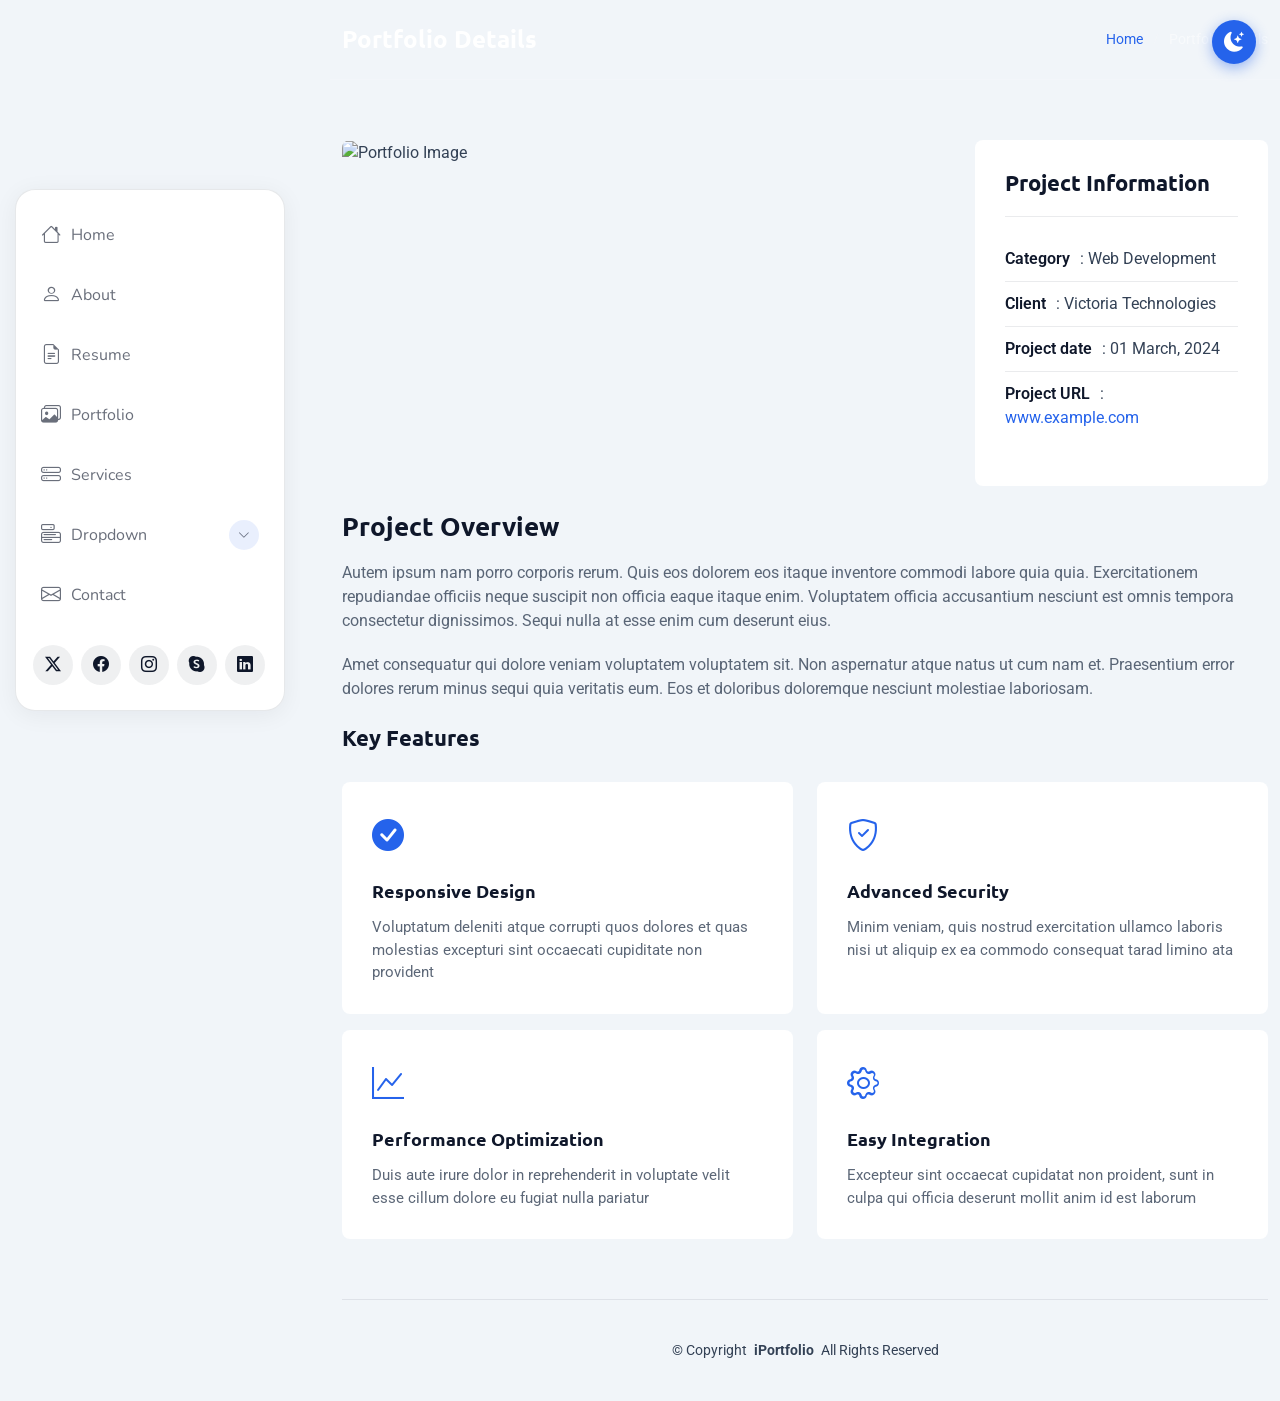
==== commit 0bc5f6e1: "portifolio photo updated" ====
--- a/portfolio-details.html
+++ b/portfolio-details.html
@@ -1,9 +1,23 @@
 <!DOCTYPE html>
-<html lang="en">
+<html lang="en" data-theme="dark">
 
 <head>
   <meta charset="utf-8">
   <meta content="width=device-width, initial-scale=1.0" name="viewport">
+  <script>
+    (function () {
+      try {
+        var t = localStorage.getItem('portfolio-theme');
+        if (t === 'light' || t === 'dark') {
+          document.documentElement.setAttribute('data-theme', t);
+        } else if (window.matchMedia('(prefers-color-scheme: light)').matches) {
+          document.documentElement.setAttribute('data-theme', 'light');
+        } else {
+          document.documentElement.setAttribute('data-theme', 'dark');
+        }
+      } catch (e) { /* ignore */ }
+    })();
+  </script>
   <title>Portfolio Details - SnapFolio Bootstrap Template</title>
   <meta name="description" content="">
   <meta name="keywords" content="">
@@ -37,6 +51,10 @@
 </head>
 
 <body class="portfolio-details-page">
+
+  <button type="button" class="theme-toggle" id="theme-toggle" aria-label="Switch theme" title="Toggle light / dark mode">
+    <i class="bi bi-sun-fill" aria-hidden="true"></i>
+  </button>
 
   <header id="header" class="header dark-background d-flex flex-column justify-content-center">
     <i class="header-toggle d-xl-none bi bi-list"></i>
--- a/assets/css/main.css
+++ b/assets/css/main.css
@@ -1414,26 +1414,23 @@
   margin-right: 0.5rem;
 }
 
-.resume .resume-side .skill-item {
-  margin-bottom: 1.5rem;
-}
-
-.resume .resume-side .skill-item span {
+.resume .resume-side .resume-skills-text h3 {
+  font-size: 1.5rem;
+  margin-bottom: 1rem;
+  color: var(--heading-color);
+  font-weight: 600;
+}
+
+.resume .resume-side .resume-skills-body {
   font-size: 0.9rem;
+  line-height: 1.65;
   color: var(--default-color);
-}
-
-.resume .resume-side .skill-item .progress {
-  height: 8px;
-  background-color: color-mix(in srgb, var(--accent-color), transparent 90%);
-  border-radius: 4px;
-  margin-top: 0.5rem;
-}
-
-.resume .resume-side .skill-item .progress .progress-bar {
-  background-color: var(--accent-color);
-  width: 0;
-  transition: width 1s ease;
+  margin-bottom: 0.65rem;
+}
+
+.resume .resume-side .resume-skills-body strong {
+  color: var(--heading-color);
+  font-weight: 600;
 }
 
 .resume .resume-section {
@@ -1586,12 +1583,17 @@
   font-weight: 600;
 }
 
+.portfolio .portfolio-container {
+  --bs-gutter-x: 1rem;
+}
+
 .portfolio .portfolio-wrap {
   transition: 0.4s;
   position: relative;
   overflow: hidden;
   border-radius: 12px;
   box-shadow: 0 5px 20px rgba(0, 0, 0, 0.08);
+  border: 2px solid rgba(99, 179, 237, 0.45);
   height: 100%;
 }
 
@@ -1675,6 +1677,13 @@
 
 .portfolio .portfolio-wrap:hover .portfolio-info .content {
   transform: translateY(0);
+}
+
+.portfolio-item .portfolio-info .content h4 {
+  color: #ffffff !important;
+  font-size: 16px !important;
+  font-weight: 300 !important;
+  line-height: 1.5 !important;
 }
 
 /*--------------------------------------------------------------
@@ -2547,4 +2556,308 @@
 --------------------------------------------------------------*/
 .starter-section {
   /* Add your styles here */
+}
+
+/*--------------------------------------------------------------
+# Skills stack (categorized icons + tools marquee)
+--------------------------------------------------------------*/
+.skills-stack .skills-stack-panel {
+  background-color: var(--surface-color);
+  border-radius: 1rem;
+  padding: 1.5rem 1.5rem 1.35rem;
+  margin-bottom: 1.25rem;
+  border: 1px solid color-mix(in srgb, var(--default-color), transparent 88%);
+  box-shadow: 0 8px 28px rgba(0, 0, 0, 0.06);
+}
+
+html[data-theme="dark"] .skills-stack .skills-stack-panel {
+  box-shadow: 0 8px 28px rgba(0, 0, 0, 0.35);
+}
+
+.skills-stack .skills-stack-title {
+  font-size: 1.05rem;
+  font-weight: 600;
+  margin-bottom: 1rem;
+  color: var(--heading-color);
+  font-family: var(--heading-font);
+}
+
+.skills-stack .skills-stack-title--marquee {
+  text-align: center;
+  margin-bottom: 0.35rem;
+}
+
+.skills-stack .skills-marquee-hint {
+  text-align: center;
+  font-size: 0.9rem;
+  margin-bottom: 1rem;
+  color: color-mix(in srgb, var(--default-color), transparent 28%);
+}
+
+.skills-stack .skills-icon-grid {
+  display: grid;
+  grid-template-columns: repeat(auto-fill, minmax(4.5rem, 1fr));
+  gap: 0.75rem;
+}
+
+.skills-stack .skills-icon-grid--dense {
+  grid-template-columns: repeat(auto-fill, minmax(4rem, 1fr));
+}
+
+.skills-stack .skill-icon-cell {
+  aspect-ratio: 1;
+  display: flex;
+  align-items: center;
+  justify-content: center;
+  border-radius: 0.75rem;
+  background-color: color-mix(in srgb, var(--default-color), transparent 94%);
+  border: 1px solid color-mix(in srgb, var(--default-color), transparent 86%);
+  padding: 0.5rem;
+  transition: transform 0.2s ease, box-shadow 0.2s ease;
+}
+
+.skills-stack .skill-icon-cell:hover {
+  transform: translateY(-3px);
+  box-shadow: 0 8px 20px color-mix(in srgb, var(--accent-color), transparent 75%);
+}
+
+.skills-stack .skill-icon-cell img {
+  width: 40px;
+  height: 40px;
+  object-fit: contain;
+}
+
+html[data-theme="dark"] .skills-stack .skill-icon-cell--tailwind img {
+  filter: brightness(0) invert(1);
+}
+
+.skills-stack .skill-icon-glyph i {
+  font-size: 1.65rem;
+  color: var(--accent-color);
+}
+
+.skills-stack .skills-tools-marquee-wrap {
+  margin-top: 0.5rem;
+}
+
+.skills-stack .tools-marquee {
+  overflow: hidden;
+  border-radius: 0.75rem;
+  border: 1px solid color-mix(in srgb, var(--default-color), transparent 88%);
+  background-color: color-mix(in srgb, var(--surface-color), var(--background-color) 40%);
+  padding: 0.85rem 0;
+  mask-image: linear-gradient(90deg, transparent, #000 6%, #000 94%, transparent);
+  -webkit-mask-image: linear-gradient(90deg, transparent, #000 6%, #000 94%, transparent);
+}
+
+.skills-stack .tools-marquee-track {
+  display: flex;
+  width: max-content;
+  animation: skills-tools-marquee 38s linear infinite;
+}
+
+.skills-stack .tools-marquee:hover .tools-marquee-track {
+  animation-play-state: paused;
+}
+
+@keyframes skills-tools-marquee {
+  0% {
+    transform: translateX(0);
+  }
+
+  100% {
+    transform: translateX(-50%);
+  }
+}
+
+.skills-stack .tools-marquee-set {
+  display: flex;
+  flex-shrink: 0;
+  align-items: center;
+  gap: 2.25rem;
+  padding: 0 1.25rem;
+}
+
+.skills-stack .tools-marquee-item {
+  display: inline-flex;
+  align-items: center;
+  gap: 0.5rem;
+  white-space: nowrap;
+  color: var(--heading-color);
+  font-size: 0.9rem;
+  font-weight: 600;
+}
+
+.skills-stack .tools-marquee-item img {
+  flex-shrink: 0;
+  object-fit: contain;
+}
+
+.skills-stack .tools-marquee-label {
+  letter-spacing: 0.02em;
+}
+
+.skills-stack .tools-marquee-item--text {
+  padding: 0.35rem 0.9rem;
+  border-radius: 999px;
+  background-color: color-mix(in srgb, var(--accent-color), transparent 88%);
+  border: 1px solid color-mix(in srgb, var(--accent-color), transparent 70%);
+}
+
+html[data-theme="dark"] .skills-stack .tools-marquee-item img[src*="vercel"],
+html[data-theme="dark"] .skills-stack .tools-marquee-item img[src*="cursor"] {
+  filter: brightness(0) invert(1);
+}
+
+@media (prefers-reduced-motion: reduce) {
+  .skills-stack .tools-marquee-track {
+    animation: none;
+    flex-wrap: wrap;
+    justify-content: center;
+    width: 100%;
+    max-width: 100%;
+  }
+
+  .skills-stack .tools-marquee-set[aria-hidden="true"] {
+    display: none;
+  }
+
+  .skills-stack .tools-marquee-set {
+    flex-wrap: wrap;
+    justify-content: center;
+    padding: 0.5rem 1rem;
+  }
+}
+
+/*--------------------------------------------------------------
+# Theme toggle (light / dark)
+--------------------------------------------------------------*/
+html[data-theme="dark"] {
+  color-scheme: dark;
+}
+
+html[data-theme="light"] {
+  color-scheme: light;
+  --background-color: #f1f5f9;
+  --default-color: #334155;
+  --heading-color: #0f172a;
+  --accent-color: #2563eb;
+  --surface-color: #ffffff;
+  --contrast-color: #ffffff;
+  --nav-color: rgba(15, 23, 42, 0.62);
+  --nav-hover-color: #0f172a;
+  --nav-mobile-background-color: #e2e8f0;
+  --nav-dropdown-background-color: #e2e8f0;
+  --nav-dropdown-color: #1e293b;
+  --nav-dropdown-hover-color: #2563eb;
+}
+
+html[data-theme="light"] .light-background {
+  --background-color: #e2e8f0;
+  --surface-color: #f8fafc;
+}
+
+html[data-theme="light"] .dark-background {
+  --background-color: #0f172a;
+  --default-color: #f8fafc;
+  --heading-color: #ffffff;
+  --surface-color: #1e293b;
+  --contrast-color: #ffffff;
+}
+
+html[data-theme="light"] .header {
+  --background-color: #ffffff;
+  --default-color: #334155;
+  --heading-color: #0f172a;
+  --contrast-color: #1e293b;
+}
+
+html[data-theme="light"] .header.dark-background {
+  --background-color: #ffffff;
+  --default-color: #334155;
+  --heading-color: #0f172a;
+  --surface-color: #f1f5f9;
+  --contrast-color: #1e293b;
+}
+
+html[data-theme="light"] .header .header-container {
+  border-color: color-mix(in srgb, var(--default-color), transparent 88%);
+  box-shadow: 0 4px 24px rgba(15, 23, 42, 0.06);
+}
+
+html[data-theme="light"] .header .social-links a {
+  background: color-mix(in srgb, var(--default-color), transparent 92%);
+  color: var(--heading-color);
+}
+
+html[data-theme="light"] .header .social-links a:hover {
+  color: var(--contrast-color);
+}
+
+html[data-theme="light"] .header .header-toggle {
+  color: var(--contrast-color);
+}
+
+html[data-theme="light"] .bg-dark {
+  --bs-bg-opacity: 1;
+  background-color: #e2e8f0 !important;
+  color: #0f172a !important;
+}
+
+html[data-theme="light"] .contact .info-box {
+  background: linear-gradient(135deg, #2563eb 0%, #1d4ed8 100%);
+}
+
+html[data-theme="light"] .contact .contact-form .form-control,
+html[data-theme="light"] .contact .contact-form .form-select {
+  background-color: #f8fafc;
+  border-color: color-mix(in srgb, var(--default-color), transparent 85%);
+}
+
+.theme-toggle {
+  position: fixed;
+  top: 15px;
+  right: 15px;
+  z-index: 9998;
+  display: flex;
+  align-items: center;
+  justify-content: center;
+  width: 44px;
+  height: 44px;
+  padding: 0;
+  border: none;
+  border-radius: 50%;
+  cursor: pointer;
+  background-color: var(--accent-color);
+  color: var(--contrast-color);
+  box-shadow: 0 4px 14px color-mix(in srgb, var(--accent-color), transparent 55%);
+  transition: background-color 0.3s ease, transform 0.2s ease, box-shadow 0.3s ease;
+}
+
+.theme-toggle:hover {
+  background-color: color-mix(in srgb, var(--accent-color), black 12%);
+  transform: scale(1.05);
+}
+
+.theme-toggle:focus-visible {
+  outline: 2px solid var(--accent-color);
+  outline-offset: 3px;
+}
+
+.theme-toggle i {
+  font-size: 20px;
+  line-height: 1;
+}
+
+@media (max-width: 1199px) {
+  .theme-toggle {
+    right: 62px;
+  }
+}
+
+@media (min-width: 1200px) {
+  .theme-toggle {
+    right: 24px;
+    top: 20px;
+  }
 }
